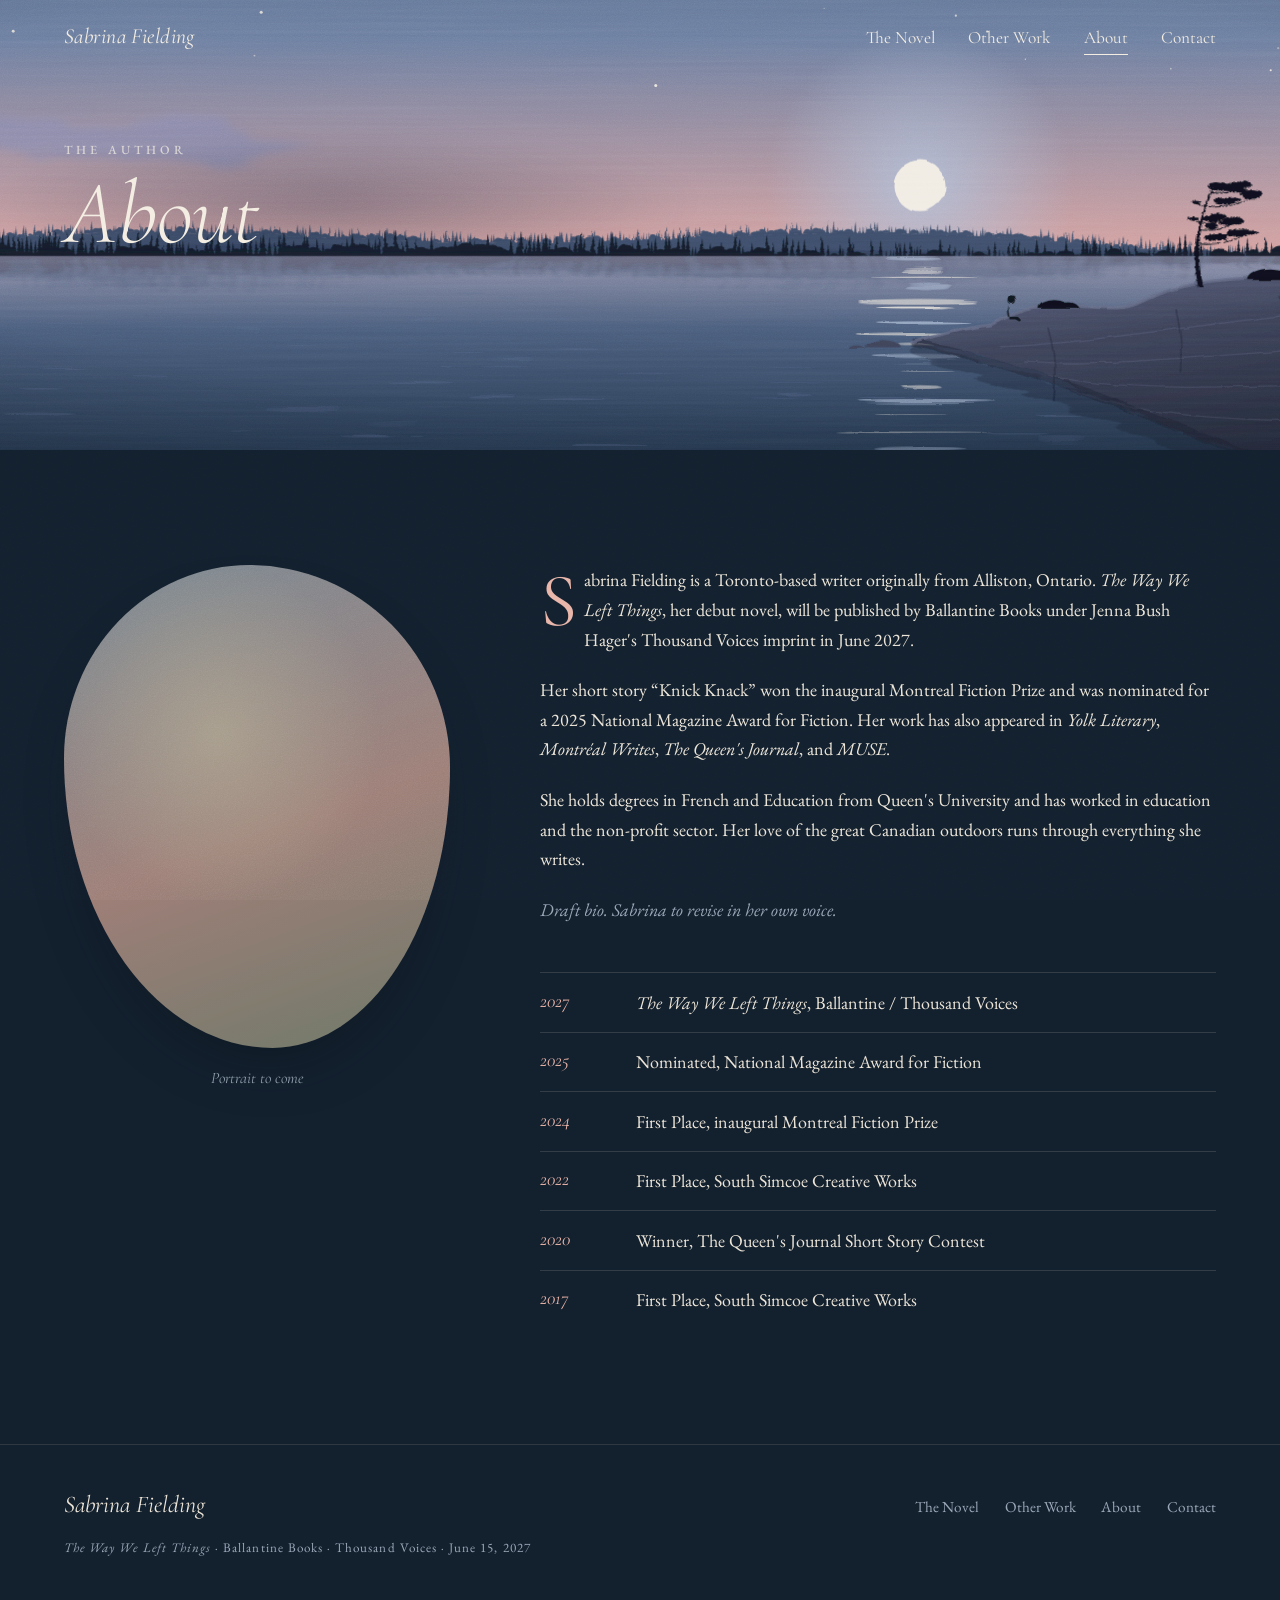
==== about.html @ fdee21cc "initial commit" ====
<!doctype html>
<html lang="en">
<head>
  <meta charset="utf-8">
  <meta name="viewport" content="width=device-width, initial-scale=1, viewport-fit=cover">
  <title>About — Sabrina Fielding</title>
  <meta name="description" content="Sabrina Fielding is a Toronto-based writer from Alliston, Ontario, and the author of The Way We Left Things.">
  <script>(function(){var q=new URLSearchParams(location.search).get("time"),h=new Date().getHours();document.documentElement.dataset.time=q==="day"||q==="night"?q:h>=7&&h<19?"day":"night"})()</script>
  <link rel="preconnect" href="https://fonts.googleapis.com">
  <link rel="preconnect" href="https://fonts.gstatic.com" crossorigin>
  <link href="https://fonts.googleapis.com/css2?family=Cormorant+Garamond:ital,wght@0,300;0,400;0,500;1,300;1,400;1,500&family=EB+Garamond:ital,wght@0,400;0,500;1,400&display=swap" rel="stylesheet">
  <link rel="stylesheet" href="styles.css">
</head>
<body>

  <header class="nav">
    <a class="nav__name" href="index.html">Sabrina Fielding</a>
    <nav class="nav__links" aria-label="Primary">
      <a href="index.html#novel">The Novel</a>
      <a href="work.html">Other Work</a>
      <a href="about.html" aria-current="page">About</a>
      <a href="contact.html">Contact</a>
    </nav>
  </header>

  <main>
    <section class="band" aria-labelledby="page-title">
      <div data-scene="band" aria-hidden="true"></div>
      <div class="vignette" aria-hidden="true"></div>
      <div class="band__text haze">
        <p class="eyebrow">The Author</p>
        <h1 id="page-title" class="band__title"><em>About</em></h1>
      </div>
    </section>

    <div class="page about">
      <figure class="portrait">
        <div class="portrait__frame" aria-hidden="true"></div>
        <figcaption>Portrait to come</figcaption>
      </figure>

      <div>
        <div class="prose">
          <p>
            Sabrina Fielding is a Toronto-based writer originally from Alliston, Ontario.
            <em>The Way We Left Things</em>, her debut novel, will be published by Ballantine
            Books under Jenna Bush Hager's Thousand Voices imprint in June 2027.
          </p>
          <p>
            Her short story “Knick Knack” won the inaugural Montreal Fiction Prize and was
            nominated for a 2025 National Magazine Award for Fiction. Her work has also appeared
            in <em>Yolk Literary</em>, <em>Montréal Writes</em>, <em>The Queen's Journal</em>,
            and <em>MUSE</em>.
          </p>
          <p>
            She holds degrees in French and Education from Queen's University and has worked
            in education and the non-profit sector. Her love of the great Canadian outdoors
            runs through everything she writes.
          </p>
          <p class="todo">Draft bio. Sabrina to revise in her own voice.</p>
        </div>

        <ul class="honours" aria-label="Recognition">
          <li><time>2027</time><span><em>The Way We Left Things</em>, Ballantine / Thousand Voices</span></li>
          <li><time>2025</time><span>Nominated, National Magazine Award for Fiction</span></li>
          <li><time>2024</time><span>First Place, inaugural Montreal Fiction Prize</span></li>
          <li><time>2022</time><span>First Place, South Simcoe Creative Works</span></li>
          <li><time>2020</time><span>Winner, The Queen's Journal Short Story Contest</span></li>
          <li><time>2017</time><span>First Place, South Simcoe Creative Works</span></li>
        </ul>
      </div>
    </div>
  </main>

  <footer class="footer">
    <p class="footer__name">Sabrina Fielding</p>
    <nav class="footer__links" aria-label="Footer">
      <a href="index.html#novel">The Novel</a>
      <a href="work.html">Other Work</a>
      <a href="about.html">About</a>
      <a href="contact.html">Contact</a>
    </nav>
    <p class="footer__small"><em>The Way We Left Things</em> &middot; Ballantine Books &middot; Thousand Voices &middot; June 15, 2027</p>
  </footer>

  <script src="site.js"></script>
</body>
</html>
---- styles.css ----
/* ---------- Palette (registered so day ↔ night can tween) ---------- */
@property --bg       { syntax: "<color>"; inherits: true; initial-value: #F3EDE2; }
@property --ink      { syntax: "<color>"; inherits: true; initial-value: #1F2A30; }
@property --soft     { syntax: "<color>"; inherits: true; initial-value: #5B6B70; }
@property --accent   { syntax: "<color>"; inherits: true; initial-value: #A8573A; }
@property --hero-ink { syntax: "<color>"; inherits: true; initial-value: #1F2A30; }
@property --scrim    { syntax: "<color>"; inherits: true; initial-value: rgba(246, 228, 198, .6); }

:root {
  --serif-display: "Cormorant Garamond", "Cormorant", Garamond, "Times New Roman", serif;
  --serif-body: "EB Garamond", Garamond, Georgia, serif;
  --ease: cubic-bezier(.65, 0, .35, 1);
  --shift: 2.4s;
  --gutter: clamp(1.25rem, 5vw, 4rem);
}

body {
  --bg: #F3EDE2;
  --ink: #1F2A30;
  --soft: #5B6B70;
  --accent: #A8573A;
  --hero-ink: #1F2A30;
  --scrim: rgba(246, 228, 198, .6);
  margin: 0;
  background: var(--bg);
  color: var(--ink);
  font: 400 1.125rem/1.65 var(--serif-body);
  transition: --bg var(--shift) var(--ease), --ink var(--shift) var(--ease),
              --soft var(--shift) var(--ease), --accent var(--shift) var(--ease),
              --hero-ink var(--shift) var(--ease), --scrim var(--shift) var(--ease);
  -webkit-font-smoothing: antialiased;
}

:root[data-time="night"] body {
  --bg: #13202E;
  --ink: #ECE5D8;
  --soft: #9AA8B8;
  --accent: #E8B4A8;
  --hero-ink: #F3EDE2;
  --scrim: rgba(22, 36, 58, .32);
}

/* canvas grain over everything */
body::after {
  content: "";
  position: fixed;
  inset: 0;
  pointer-events: none;
  z-index: 50;
  opacity: .14;
  mix-blend-mode: overlay;
  background-image: url("data:image/svg+xml,%3Csvg xmlns='http://www.w3.org/2000/svg' width='220' height='220'%3E%3Cfilter id='g'%3E%3CfeTurbulence type='fractalNoise' baseFrequency='.85' numOctaves='3' stitchTiles='stitch'/%3E%3CfeColorMatrix type='saturate' values='0'/%3E%3C/filter%3E%3Crect width='100%25' height='100%25' filter='url(%23g)'/%3E%3C/svg%3E");
}

a { color: inherit; }
em { font-style: italic; }

.eyebrow {
  margin: 0 0 .9rem;
  font: 500 .78rem/1 var(--serif-body);
  letter-spacing: .32em;
  text-transform: uppercase;
  color: var(--accent);
}

.todo { color: var(--soft); font-style: italic; }

/* ---------- Nav ---------- */
.nav {
  position: fixed;
  top: 0; left: 0; right: 0;
  z-index: 40;
  display: flex;
  flex-wrap: wrap;
  justify-content: space-between;
  align-items: baseline;
  gap: .4rem 1.5rem;
  padding: calc(1.2rem + env(safe-area-inset-top, 0px)) var(--gutter) 1.1rem;
  color: var(--hero-ink);
  font-family: var(--serif-display);
  transition: background .6s, box-shadow .6s, color .6s;
}
.nav--solid {
  color: var(--ink);
  background: color-mix(in srgb, var(--bg) 86%, transparent);
  -webkit-backdrop-filter: blur(10px);
  backdrop-filter: blur(10px);
  box-shadow: 0 1px 0 color-mix(in srgb, var(--ink) 10%, transparent);
}
.nav a { text-decoration: none; }
.nav__name { font-size: 1.35rem; font-style: italic; letter-spacing: .02em; }
.nav__links { display: flex; flex-wrap: wrap; gap: .3rem clamp(1rem, 2.6vw, 2.2rem); font-size: 1.08rem; }
.nav__links a { position: relative; }
.nav__links a::after {
  content: ""; position: absolute; left: 0; right: 0; bottom: -2px; height: 1px;
  background: currentColor; transform: scaleX(0); transform-origin: left;
  transition: transform .5s var(--ease);
}
.nav__links a:hover::after, .nav__links a:focus-visible::after,
.nav__links a[aria-current="page"]::after { transform: scaleX(1); }

/* ---------- Painted scenes ---------- */
.scene {
  position: absolute;
  inset: 0;
  width: 100%;
  height: 100%;
  display: block;
  transition: opacity var(--shift) var(--ease);
}
.scene--entering { opacity: 0; }

[data-scene] {
  position: absolute;
  inset: 0;
  animation: develop 2.6s var(--ease) both;
}
@keyframes develop {
  from { opacity: 0; filter: blur(14px) saturate(.6); transform: scale(1.04); }
  to   { opacity: 1; filter: none; transform: none; }
}
@keyframes rise {
  from { opacity: 0; transform: translateY(18px); }
  to   { opacity: 1; transform: none; }
}

.vignette {
  position: absolute;
  inset: 0;
  pointer-events: none;
  background: radial-gradient(120% 90% at 50% 40%, transparent 55%, rgba(20, 25, 30, .28) 100%);
}

/* a soft haze of sky behind words that sit on the painting */
.haze { isolation: isolate; }
.haze::before {
  content: "";
  position: absolute;
  inset: -12% -16% -14% -18%;
  z-index: -1;
  background: radial-gradient(closest-side, var(--scrim), transparent);
  filter: blur(12px);
}

/* ---------- Hero ---------- */
.hero {
  position: relative;
  height: 100vh;
  height: 100svh;
  min-height: 620px;
  overflow: hidden;
  color: var(--hero-ink);
  background: #E9D8BD;
}
:root[data-time="night"] .hero, :root[data-time="night"] .band { background: #1C2B40; }

.hero__text {
  position: absolute;
  top: clamp(5.5rem, 12vh, 8rem);
  left: 54%;
  right: var(--gutter);
  max-width: 40rem;
  animation: rise 1.8s .9s var(--ease) both;
}
.hero .eyebrow { color: var(--hero-ink); opacity: .75; }

.hero__title {
  margin: 0;
  font: 300 clamp(3rem, 6.4vw, 6.8rem)/.92 var(--serif-display);
  letter-spacing: -.01em;
}
.hero__title em { font-weight: 400; }

.hero__author {
  margin: 1.4rem 0 0;
  font: italic 400 clamp(1.3rem, 2vw, 1.75rem)/1.2 var(--serif-display);
}
.hero__caption { margin: .5rem 0 0; font-size: 1.05rem; line-height: 1.4; opacity: .85; }
.hero__meta {
  margin: 1.2rem 0 1.1rem;
  font-size: .86rem;
  font-weight: 500;
  letter-spacing: .18em;
  text-transform: uppercase;
  text-shadow: 0 0 10px var(--scrim), 0 0 3px var(--scrim);
}

.btn {
  display: inline-block;
  padding: .85rem 2.1rem;
  border: 1px solid currentColor;
  border-radius: 999px;
  font: 500 .82rem/1 var(--serif-body);
  letter-spacing: .24em;
  text-transform: uppercase;
  text-decoration: none;
  transition: background .4s, color .4s;
}
.btn:hover, .btn:focus-visible { background: var(--hero-ink); color: var(--bg); }

/* ---------- Inner-page band ---------- */
.band {
  position: relative;
  height: clamp(340px, 50vh, 540px);
  overflow: hidden;
  color: var(--hero-ink);
  background: #E9D8BD;
}
.band__text {
  position: absolute;
  left: var(--gutter);
  right: var(--gutter);
  top: clamp(6rem, 17vh, 9rem);
  max-width: 34rem;
  animation: rise 1.6s .6s var(--ease) both;
}
.band .eyebrow { color: var(--hero-ink); opacity: .75; }
.band__title {
  margin: 0;
  font: 300 clamp(3rem, 7vw, 6rem)/.95 var(--serif-display);
}

/* ---------- Shared page body ---------- */
.page {
  max-width: 72rem;
  margin: 0 auto;
  padding: clamp(4rem, 9vw, 7.5rem) var(--gutter);
}
.lede {
  max-width: 40rem;
  margin: 0 0 clamp(3rem, 6vw, 5rem);
  font: italic 300 clamp(1.5rem, 2.6vw, 2.1rem)/1.35 var(--serif-display);
}
.section-title {
  margin: 0 0 2rem;
  font: 300 clamp(2rem, 3.6vw, 3rem)/1.05 var(--serif-display);
}

/* ---------- Novel ---------- */
.novel {
  display: grid;
  grid-template-columns: minmax(0, 5fr) minmax(0, 7fr);
  gap: clamp(2.5rem, 7vw, 7rem);
  align-items: start;
  max-width: 76rem;
  margin: 0 auto;
  padding: clamp(5rem, 12vw, 10rem) var(--gutter);
}

.cover { margin: 0; position: sticky; top: 8rem; }
.cover__art {
  position: relative;
  aspect-ratio: 2 / 3;
  overflow: hidden;
  border-radius: 2px;
  transform: rotate(-1.5deg);
  box-shadow: 0 30px 60px -20px rgba(15, 25, 35, .45), 0 2px 6px rgba(15, 25, 35, .2);
  background: linear-gradient(#9FC0D4 0%, #E9D5B4 48%, #F0B78E 58%, #3F6D78 59%, #1E3A4A 100%);
  transition: filter var(--shift) var(--ease);
}
:root[data-time="night"] .cover__art { filter: hue-rotate(-25deg) brightness(.62) saturate(.8); }
.cover__sun {
  position: absolute; left: 58%; top: 46%; width: 18%; aspect-ratio: 1;
  border-radius: 50%; background: #FFF1C9;
  box-shadow: 0 0 60px 30px rgba(250, 215, 150, .55);
}
.cover__water {
  position: absolute; inset: 59% 0 0;
  background: repeating-linear-gradient(transparent 0 7px, rgba(255, 240, 210, .12) 7px 8px);
}
.cover figcaption, .portrait figcaption {
  margin-top: 1.4rem;
  font: italic 400 1rem/1 var(--serif-display);
  color: var(--soft);
  text-align: center;
}

.novel__title {
  margin: 0 0 2.4rem;
  font: 300 clamp(2.4rem, 4.6vw, 4.2rem)/1.02 var(--serif-display);
}

/* the book's two timelines, offset like two shorelines */
.timelines { display: grid; gap: 2rem; }
.timelines__part p { margin: 0; font-size: 1.24rem; line-height: 1.7; }
.timelines__part + .timelines__part { margin-left: clamp(1.5rem, 5vw, 4rem); }
.timelines .timelines__label {
  display: flex;
  align-items: center;
  gap: .9rem;
  margin-bottom: .6rem;
  font: italic 400 1.15rem/1 var(--serif-display);
  color: var(--accent);
}
.timelines__label::after {
  content: "";
  flex: 1;
  height: 1px;
  background: color-mix(in srgb, var(--accent) 45%, transparent);
}

.novel__note {
  margin: 2.4rem 0 0;
  padding-left: 1.2rem;
  border-left: 1px solid var(--accent);
  color: var(--soft);
  font-style: italic;
}

.preorder { margin-top: 3.5rem; }
.pill-list {
  display: flex;
  flex-wrap: wrap;
  gap: .7rem;
  margin: 0;
  padding: 0;
  list-style: none;
}
.pill-list a {
  display: block;
  padding: .6rem 1.2rem;
  border: 1px solid color-mix(in srgb, var(--ink) 30%, transparent);
  border-radius: 999px;
  text-decoration: none;
  font-size: 1rem;
  transition: border-color .4s, background .4s;
}
.pill-list a:hover, .pill-list a:focus-visible {
  border-color: var(--accent);
  background: color-mix(in srgb, var(--accent) 14%, transparent);
}

/* ---------- Other work ---------- */
.works { margin: 0; padding: 0; list-style: none; counter-reset: work; }
.work {
  counter-increment: work;
  display: grid;
  grid-template-columns: 6rem minmax(0, 1fr);
  gap: 0 clamp(1rem, 4vw, 3rem);
  padding: clamp(2.2rem, 5vw, 3.5rem) 0;
  border-top: 1px solid color-mix(in srgb, var(--ink) 14%, transparent);
}
.work::before {
  content: counter(work, upper-roman);
  font: italic 300 clamp(2.6rem, 5vw, 4rem)/1 var(--serif-display);
  color: var(--accent);
}
.work__title {
  margin: 0;
  font: 400 clamp(2rem, 3.6vw, 3rem)/1.05 var(--serif-display);
}
.work__venue {
  margin: .7rem 0 0;
  font-size: .82rem;
  letter-spacing: .18em;
  text-transform: uppercase;
  color: var(--soft);
}
.work__honours { margin: 1rem 0 0; padding: 0; list-style: none; font-style: italic; }
.work__honours li::before { content: "— "; color: var(--accent); }
.work__desc { max-width: 38rem; margin: 1rem 0 0; }
.work__link {
  display: inline-block;
  margin-top: 1.2rem;
  font: italic 400 1.25rem/1 var(--serif-display);
  text-decoration: none;
  border-bottom: 1px solid var(--accent);
  padding-bottom: .2rem;
}
.work__link span { display: inline-block; transition: transform .4s var(--ease); }
.work__link:hover span { transform: translateX(6px); }

.press { margin-top: clamp(4rem, 8vw, 6rem); }

/* ---------- About ---------- */
.about {
  display: grid;
  grid-template-columns: minmax(0, 4fr) minmax(0, 7fr);
  gap: clamp(2.5rem, 7vw, 6rem);
  align-items: start;
}
.portrait { margin: 0; position: sticky; top: 8rem; }
.portrait__frame {
  aspect-ratio: 4 / 5;
  border-radius: 48% 52% 46% 54% / 40% 42% 58% 60%;
  background:
    radial-gradient(60% 50% at 40% 35%, rgba(255, 241, 201, .7), transparent 70%),
    linear-gradient(160deg, #A9C4D6, #E8B4A8 55%, #9CAF94);
  box-shadow: 0 30px 60px -24px rgba(15, 25, 35, .45);
  transition: filter var(--shift) var(--ease);
}
:root[data-time="night"] .portrait__frame { filter: brightness(.7) saturate(.85); }
.prose p { margin: 0 0 1.3rem; }
.prose p:first-child::first-letter {
  float: left;
  margin: .08em .1em 0 0;
  font: 400 4.2em/.8 var(--serif-display);
  color: var(--accent);
}
.honours { margin: 3rem 0 0; padding: 0; list-style: none; }
.honours li {
  display: grid;
  grid-template-columns: 5rem 1fr;
  gap: 1rem;
  padding: .9rem 0;
  border-top: 1px solid color-mix(in srgb, var(--ink) 14%, transparent);
}
.honours time { font: italic 400 1.2rem/1.4 var(--serif-display); color: var(--accent); }

/* ---------- Contact ---------- */
.contacts {
  display: grid;
  grid-template-columns: repeat(auto-fit, minmax(16rem, 1fr));
  gap: clamp(2rem, 4vw, 3.5rem);
}
.contact {
  padding-top: 1.6rem;
  border-top: 1px solid var(--accent);
}
.contact h2 { margin: 0 0 .8rem; font: 400 1.9rem/1.1 var(--serif-display); }
.contact p { margin: 0 0 .8rem; }
.contact a { text-decoration-color: var(--accent); text-underline-offset: .2em; }

/* ---------- Footer ---------- */
.footer {
  display: flex;
  flex-wrap: wrap;
  justify-content: space-between;
  align-items: baseline;
  gap: 1rem 2rem;
  padding: 3rem var(--gutter) calc(3rem + env(safe-area-inset-bottom, 0px));
  border-top: 1px solid color-mix(in srgb, var(--ink) 12%, transparent);
  color: var(--soft);
  font-size: .95rem;
}
.footer__name { margin: 0; font: italic 400 1.5rem/1 var(--serif-display); color: var(--ink); }
.footer__links { display: flex; flex-wrap: wrap; gap: .4rem 1.6rem; }
.footer__links a { text-decoration: none; }
.footer__links a:hover { color: var(--ink); }
.footer__small { flex-basis: 100%; margin: 0; font-size: .82rem; letter-spacing: .08em; }

/* ---------- Narrow screens ---------- */
@media (max-width: 760px) {
  .nav__name { font-size: 1.2rem; }
  .nav__links { font-size: 1rem; gap: .2rem 1.1rem; }
  .hero__text { top: 17vh; left: var(--gutter); }
  .hero__title { font-size: clamp(2.6rem, 12.5vw, 4.2rem); }
  .hero__meta { margin: 1rem 0; letter-spacing: .12em; }
  .haze::before { inset: -8% -10%; }
  .band__text { top: 8.5rem; }
  .novel, .about { grid-template-columns: 1fr; }
  .cover, .portrait { position: static; max-width: 18rem; margin: 0 auto; }
  .work { grid-template-columns: 1fr; }
  .work::before { margin-bottom: .6rem; }
  .timelines__part + .timelines__part { margin-left: 1rem; }
}

@media (prefers-reduced-motion: reduce) {
  :root { --shift: .6s; }
  [data-scene], .hero__text, .band__text { animation: none; }
}
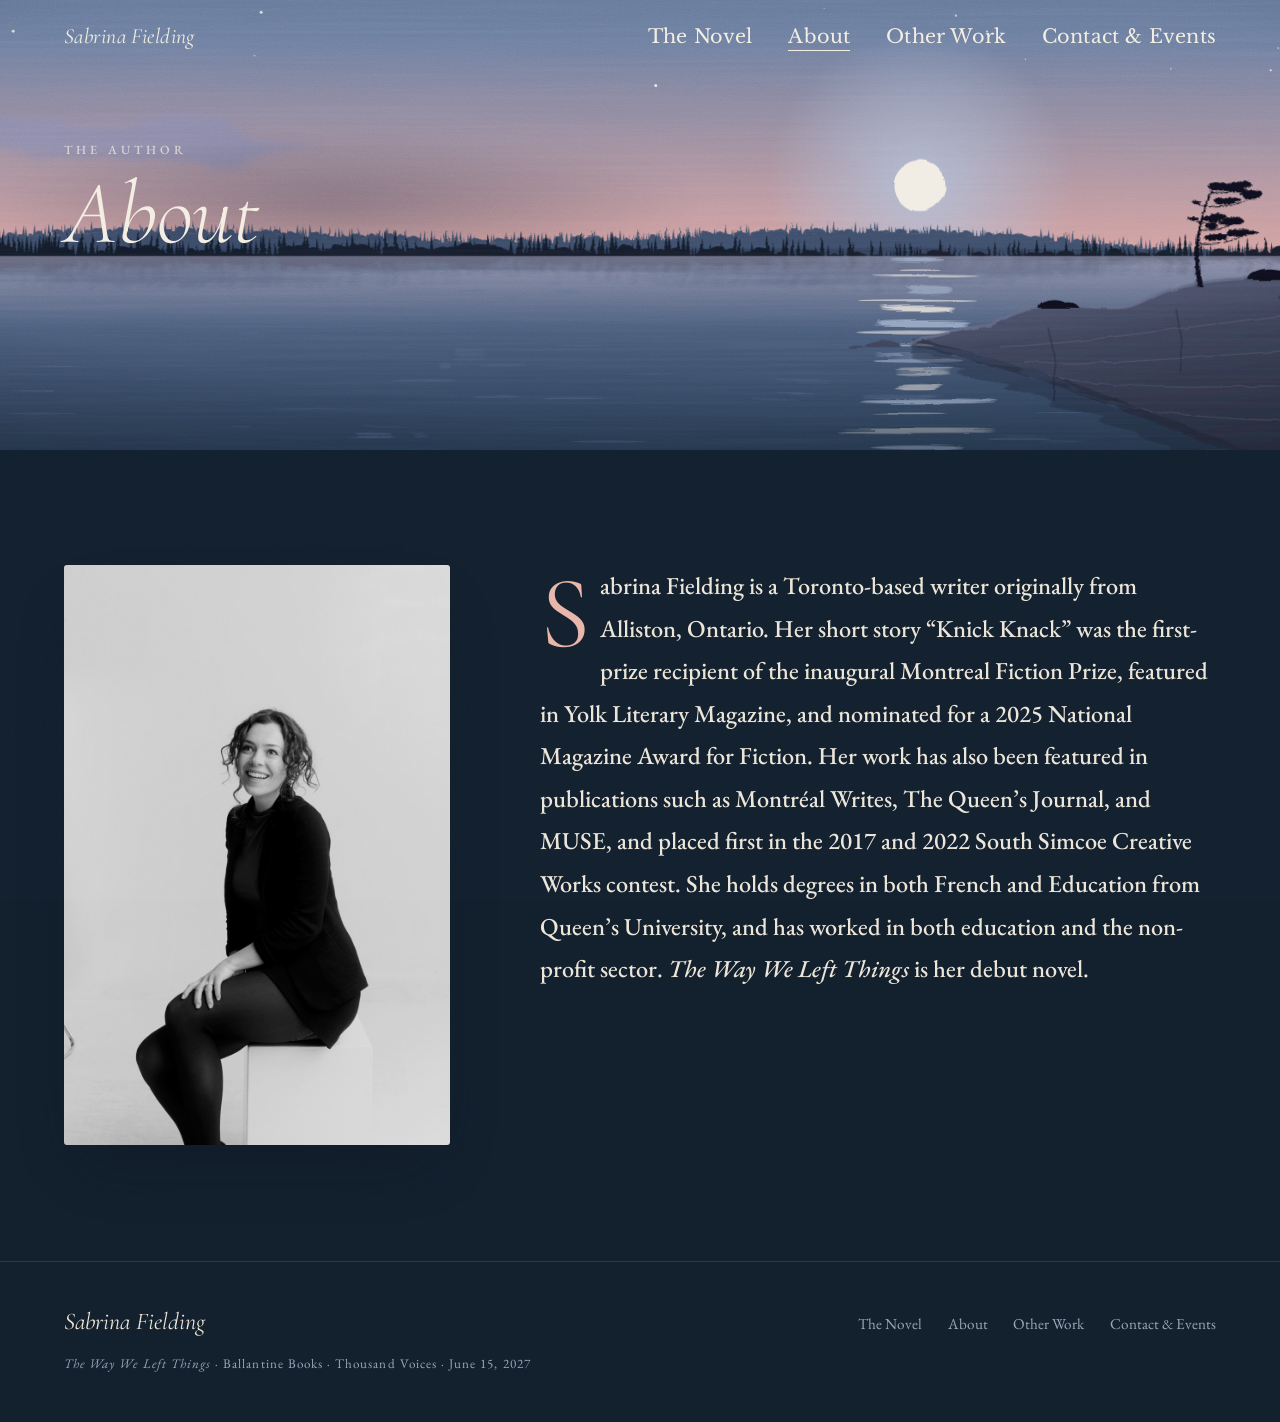
==== commit 49a55c0f: "My first draft" ====
--- a/about.html
+++ b/about.html
@@ -8,8 +8,8 @@
   <script>(function(){var q=new URLSearchParams(location.search).get("time"),h=new Date().getHours();document.documentElement.dataset.time=q==="day"||q==="night"?q:h>=7&&h<19?"day":"night"})()</script>
   <link rel="preconnect" href="https://fonts.googleapis.com">
   <link rel="preconnect" href="https://fonts.gstatic.com" crossorigin>
-  <link href="https://fonts.googleapis.com/css2?family=Cormorant+Garamond:ital,wght@0,300;0,400;0,500;1,300;1,400;1,500&family=EB+Garamond:ital,wght@0,400;0,500;1,400&display=swap" rel="stylesheet">
-  <link rel="stylesheet" href="styles.css">
+  <link href="https://fonts.googleapis.com/css2?family=Cormorant+Garamond:ital,wght@0,300;0,400;0,500;1,300;1,400;1,500&family=EB+Garamond:ital,wght@0,400;0,500;1,400&family=Libre+Baskerville:wght@400&display=swap" rel="stylesheet">
+  <link rel="stylesheet" href="styles.css?v=13">
 </head>
 <body>
 
@@ -17,9 +17,9 @@
     <a class="nav__name" href="index.html">Sabrina Fielding</a>
     <nav class="nav__links" aria-label="Primary">
       <a href="index.html#novel">The Novel</a>
+      <a href="about.html" aria-current="page">About</a>
       <a href="work.html">Other Work</a>
-      <a href="about.html" aria-current="page">About</a>
-      <a href="contact.html">Contact</a>
+      <a href="contact.html">Contact &amp; Events</a>
     </nav>
   </header>
 
@@ -35,39 +35,22 @@
 
     <div class="page about">
       <figure class="portrait">
-        <div class="portrait__frame" aria-hidden="true"></div>
-        <figcaption>Portrait to come</figcaption>
+        <img class="portrait__img" src="images/portrait.jpg" alt="Sabrina Fielding, seated and smiling, in a black-and-white portrait" width="899" height="1350">
       </figure>
 
       <div>
         <div class="prose">
           <p>
-            Sabrina Fielding is a Toronto-based writer originally from Alliston, Ontario.
-            <em>The Way We Left Things</em>, her debut novel, will be published by Ballantine
-            Books under Jenna Bush Hager's Thousand Voices imprint in June 2027.
+            Sabrina Fielding is a Toronto-based writer originally from Alliston, Ontario. Her short
+            story “Knick Knack” was the first-prize recipient of the inaugural Montreal Fiction Prize, featured
+            in Yolk Literary Magazine, and nominated for a 2025 National Magazine Award for Fiction.
+            Her work has also been featured in publications such as Montréal Writes, The Queen’s
+            Journal, and MUSE, and placed first in the 2017 and 2022 South Simcoe Creative Works
+            contest. She holds degrees in both French and Education from Queen’s University, and has
+            worked in both education and the non-profit sector. <em>The Way We Left Things</em> is
+            her debut novel.
           </p>
-          <p>
-            Her short story “Knick Knack” won the inaugural Montreal Fiction Prize and was
-            nominated for a 2025 National Magazine Award for Fiction. Her work has also appeared
-            in <em>Yolk Literary</em>, <em>Montréal Writes</em>, <em>The Queen's Journal</em>,
-            and <em>MUSE</em>.
-          </p>
-          <p>
-            She holds degrees in French and Education from Queen's University and has worked
-            in education and the non-profit sector. Her love of the great Canadian outdoors
-            runs through everything she writes.
-          </p>
-          <p class="todo">Draft bio. Sabrina to revise in her own voice.</p>
         </div>
-
-        <ul class="honours" aria-label="Recognition">
-          <li><time>2027</time><span><em>The Way We Left Things</em>, Ballantine / Thousand Voices</span></li>
-          <li><time>2025</time><span>Nominated, National Magazine Award for Fiction</span></li>
-          <li><time>2024</time><span>First Place, inaugural Montreal Fiction Prize</span></li>
-          <li><time>2022</time><span>First Place, South Simcoe Creative Works</span></li>
-          <li><time>2020</time><span>Winner, The Queen's Journal Short Story Contest</span></li>
-          <li><time>2017</time><span>First Place, South Simcoe Creative Works</span></li>
-        </ul>
       </div>
     </div>
   </main>
@@ -76,13 +59,13 @@
     <p class="footer__name">Sabrina Fielding</p>
     <nav class="footer__links" aria-label="Footer">
       <a href="index.html#novel">The Novel</a>
+      <a href="about.html">About</a>
       <a href="work.html">Other Work</a>
-      <a href="about.html">About</a>
-      <a href="contact.html">Contact</a>
+      <a href="contact.html">Contact &amp; Events</a>
     </nav>
     <p class="footer__small"><em>The Way We Left Things</em> &middot; Ballantine Books &middot; Thousand Voices &middot; June 15, 2027</p>
   </footer>
 
-  <script src="site.js"></script>
+  <script src="site.js?v=13"></script>
 </body>
 </html>
--- a/styles.css
+++ b/styles.css
@@ -20,6 +20,7 @@
   --soft: #5B6B70;
   --accent: #A8573A;
   --hero-ink: #1F2A30;
+  --title: #1D4A57;
   --scrim: rgba(246, 228, 198, .6);
   margin: 0;
   background: var(--bg);
@@ -37,6 +38,7 @@
   --soft: #9AA8B8;
   --accent: #E8B4A8;
   --hero-ink: #F3EDE2;
+  --title: #F7D9A8;
   --scrim: rgba(22, 36, 58, .32);
 }
 
@@ -89,7 +91,11 @@
 }
 .nav a { text-decoration: none; }
 .nav__name { font-size: 1.35rem; font-style: italic; letter-spacing: .02em; }
-.nav__links { display: flex; flex-wrap: wrap; gap: .3rem clamp(1rem, 2.6vw, 2.2rem); font-size: 1.08rem; }
+.nav__links {
+  display: flex; flex-wrap: wrap; gap: .3rem clamp(1.1rem, 2.8vw, 2.4rem);
+  font: 400 1.2rem/1.3 "Libre Baskerville", Baskerville, Georgia, serif;
+  letter-spacing: .01em;
+}
 .nav__links a { position: relative; }
 .nav__links a::after {
   content: ""; position: absolute; left: 0; right: 0; bottom: -2px; height: 1px;
@@ -164,26 +170,63 @@
 }
 .hero .eyebrow { color: var(--hero-ink); opacity: .75; }
 
+/* the book cover, standing to the left of the title */
+.hero__cover {
+  position: absolute;
+  z-index: 2;
+  top: clamp(6.5rem, 14vh, 9rem);
+  right: calc(46% + clamp(2rem, 4vw, 4.5rem));
+  width: clamp(170px, 19vw, 290px);
+  animation: rise 1.8s .6s var(--ease) both;
+}
+.hero__cover img {
+  display: block;
+  width: 100%;
+  height: auto;
+  border-radius: 2px;
+  transform: rotate(-2deg);
+  box-shadow: 0 34px 60px -18px rgba(15, 25, 35, .55), 0 3px 8px rgba(15, 25, 35, .25);
+  transition: transform .5s var(--ease);
+}
+.hero__cover:hover img, .hero__cover:focus-visible img { transform: translateY(-4px) rotate(-1deg); }
+
 .hero__title {
   margin: 0;
-  font: 300 clamp(3rem, 6.4vw, 6.8rem)/.92 var(--serif-display);
+  font: 500 clamp(3rem, 6.4vw, 6.8rem)/.92 var(--serif-display);
   letter-spacing: -.01em;
-}
-.hero__title em { font-weight: 400; }
+  color: var(--title);
+  text-shadow: 0 0 24px var(--scrim);
+}
+.hero__title em { font-weight: 600; }
 
 .hero__author {
-  margin: 1.4rem 0 0;
-  font: italic 400 clamp(1.3rem, 2vw, 1.75rem)/1.2 var(--serif-display);
-}
-.hero__caption { margin: .5rem 0 0; font-size: 1.05rem; line-height: 1.4; opacity: .85; }
+  margin: 1.6rem 0 0;
+  font: italic 500 clamp(2rem, 3.4vw, 3rem)/1.1 var(--serif-display);
+  text-shadow: 0 0 14px var(--scrim), 0 0 4px var(--scrim);
+}
+.hero__date {
+  margin: 1rem 0 0;
+  font: 700 clamp(1.8rem, 3.2vw, 2.8rem)/1.1 var(--serif-display);
+  letter-spacing: .1em;
+  color: var(--title);
+  text-transform: uppercase;
+  text-shadow: 0 0 14px var(--scrim), 0 0 4px var(--scrim);
+}
 .hero__meta {
-  margin: 1.2rem 0 1.1rem;
-  font-size: .86rem;
+  display: inline-block;
+  margin: .6rem 0 1.6rem;
+  padding: .35rem .8rem;
+  margin-left: -.8rem;
+  border-radius: 999px;
+  background: color-mix(in srgb, var(--bg) 55%, transparent);
+  -webkit-backdrop-filter: blur(4px);
+  backdrop-filter: blur(4px);
+  font-size: .9rem;
   font-weight: 500;
   letter-spacing: .18em;
   text-transform: uppercase;
-  text-shadow: 0 0 10px var(--scrim), 0 0 3px var(--scrim);
-}
+}
+.hero__meta + .btn { display: table; }
 
 .btn {
   display: inline-block;
@@ -197,6 +240,23 @@
   transition: background .4s, color .4s;
 }
 .btn:hover, .btn:focus-visible { background: var(--hero-ink); color: var(--bg); }
+.btn--primary {
+  padding: 1.15rem 2.6rem;
+  border: 2px solid var(--title);
+  background: var(--title);
+  color: var(--bg);
+  font-size: .95rem;
+  font-weight: 600;
+  letter-spacing: .18em;
+  box-shadow: 0 10px 28px -10px rgba(15, 25, 35, .55);
+  transition: background .4s, color .4s, transform .4s var(--ease), box-shadow .4s;
+}
+.btn--primary:hover, .btn--primary:focus-visible {
+  background: var(--bg);
+  color: var(--title);
+  transform: translateY(-2px);
+  box-shadow: 0 14px 32px -10px rgba(15, 25, 35, .6);
+}
 
 /* ---------- Inner-page band ---------- */
 .band {
@@ -259,6 +319,8 @@
   transition: filter var(--shift) var(--ease);
 }
 :root[data-time="night"] .cover__art { filter: hue-rotate(-25deg) brightness(.62) saturate(.8); }
+.cover__img { display: block; width: 100%; height: auto; object-fit: cover; }
+:root[data-time="night"] .cover__img { filter: brightness(.85); }
 .cover__sun {
   position: absolute; left: 58%; top: 46%; width: 18%; aspect-ratio: 1;
   border-radius: 50%; background: #FFF1C9;
@@ -279,6 +341,16 @@
   margin: 0 0 2.4rem;
   font: 300 clamp(2.4rem, 4.6vw, 4.2rem)/1.02 var(--serif-display);
 }
+
+.novel__title--tagline {
+  font: 700 clamp(1.3rem, 2.2vw, 1.75rem)/1.35 var(--serif-display);
+  letter-spacing: .08em;
+  text-transform: uppercase;
+}
+
+.synopsis p { margin: 0 0 1.4rem; font-size: 1.24rem; line-height: 1.7; }
+.synopsis .synopsis__lead { margin-bottom: 2rem; font-size: 1.4rem; line-height: 1.5; }
+.synopsis strong { font-weight: 500; }
 
 /* the book's two timelines, offset like two shorelines */
 .timelines { display: grid; gap: 2rem; }
@@ -308,6 +380,18 @@
 }
 
 .preorder { margin-top: 3.5rem; }
+.preorder__format { margin-top: 1.8rem; }
+.preorder__type {
+  margin: 0 0 .8rem;
+  font: 500 1.35rem/1.2 var(--serif-display);
+}
+.preorder__meta {
+  margin-left: .5rem;
+  font: italic 400 1rem/1 var(--serif-display);
+  color: var(--soft);
+}
+.preorder__all { margin: 2rem 0 0; }
+.preorder__all a { color: var(--accent); }
 .pill-list {
   display: flex;
   flex-wrap: wrap;
@@ -390,6 +474,15 @@
   transition: filter var(--shift) var(--ease);
 }
 :root[data-time="night"] .portrait__frame { filter: brightness(.7) saturate(.85); }
+.portrait__img {
+  display: block;
+  width: 100%;
+  height: auto;
+  border-radius: 3px;
+  box-shadow: 0 30px 60px -24px rgba(15, 25, 35, .45);
+  transition: filter var(--shift) var(--ease);
+}
+:root[data-time="night"] .portrait__img { filter: brightness(.88); }
 .prose p { margin: 0 0 1.3rem; }
 .prose p:first-child::first-letter {
   float: left;
@@ -442,8 +535,10 @@
 /* ---------- Narrow screens ---------- */
 @media (max-width: 760px) {
   .nav__name { font-size: 1.2rem; }
-  .nav__links { font-size: 1rem; gap: .2rem 1.1rem; }
+  .nav__links { font-size: 1.05rem; gap: .2rem 1.1rem; }
   .hero__text { top: 17vh; left: var(--gutter); }
+  .hero__cover { display: none; }
+  .btn--primary { padding: 1rem 1.5rem; font-size: .84rem; letter-spacing: .1em; }
   .hero__title { font-size: clamp(2.6rem, 12.5vw, 4.2rem); }
   .hero__meta { margin: 1rem 0; letter-spacing: .12em; }
   .haze::before { inset: -8% -10%; }
@@ -457,5 +552,57 @@
 
 @media (prefers-reduced-motion: reduce) {
   :root { --shift: .6s; }
-  [data-scene], .hero__text, .band__text { animation: none; }
-}
+  [data-scene], .hero__text, .hero__cover, .band__text { animation: none; }
+}
+
+/* ---------- Other work: opening lines and press ---------- */
+.work__opening {
+  max-width: 38rem;
+  margin: 1.3rem 0 0;
+  padding-left: 1.2rem;
+  border-left: 2px solid color-mix(in srgb, var(--accent) 55%, transparent);
+}
+.work__opening p {
+  margin: 0;
+  font: italic 400 clamp(1.25rem, 2vw, 1.5rem)/1.45 var(--serif-display);
+}
+.work__opening p::before { content: "\201C"; }
+.work__opening p::after { content: "\201D"; }
+
+.press__list { margin: 0; padding: 0; list-style: none; }
+.press__list li { border-top: 1px solid color-mix(in srgb, var(--ink) 14%, transparent); }
+.press__list li:last-child { border-bottom: 1px solid color-mix(in srgb, var(--ink) 14%, transparent); }
+.press__list a {
+  display: block;
+  padding: 1.1rem 0;
+  text-decoration: none;
+  font-size: 1.15rem;
+  line-height: 1.45;
+  transition: color .4s;
+}
+.press__list a:hover, .press__list a:focus-visible { color: var(--accent); }
+.press__source {
+  display: block;
+  margin-bottom: .2rem;
+  font-size: .78rem;
+  font-weight: 500;
+  letter-spacing: .18em;
+  text-transform: uppercase;
+  color: var(--accent);
+}
+
+/* ---------- Contact details ---------- */
+.contact .contact__agency { font-size: 1.55rem; }
+.contact__role {
+  display: block;
+  font-size: .78rem;
+  font-weight: 500;
+  letter-spacing: .16em;
+  text-transform: uppercase;
+  color: var(--soft);
+}
+.contact a[href^="mailto:"] { overflow-wrap: anywhere; }
+.contact .eyebrow + p { margin-top: .2rem; }
+
+/* About: larger, slightly heavier bio text */
+.about .prose p { font-size: clamp(1.3rem, 1.9vw, 1.55rem); line-height: 1.75; font-weight: 500; }
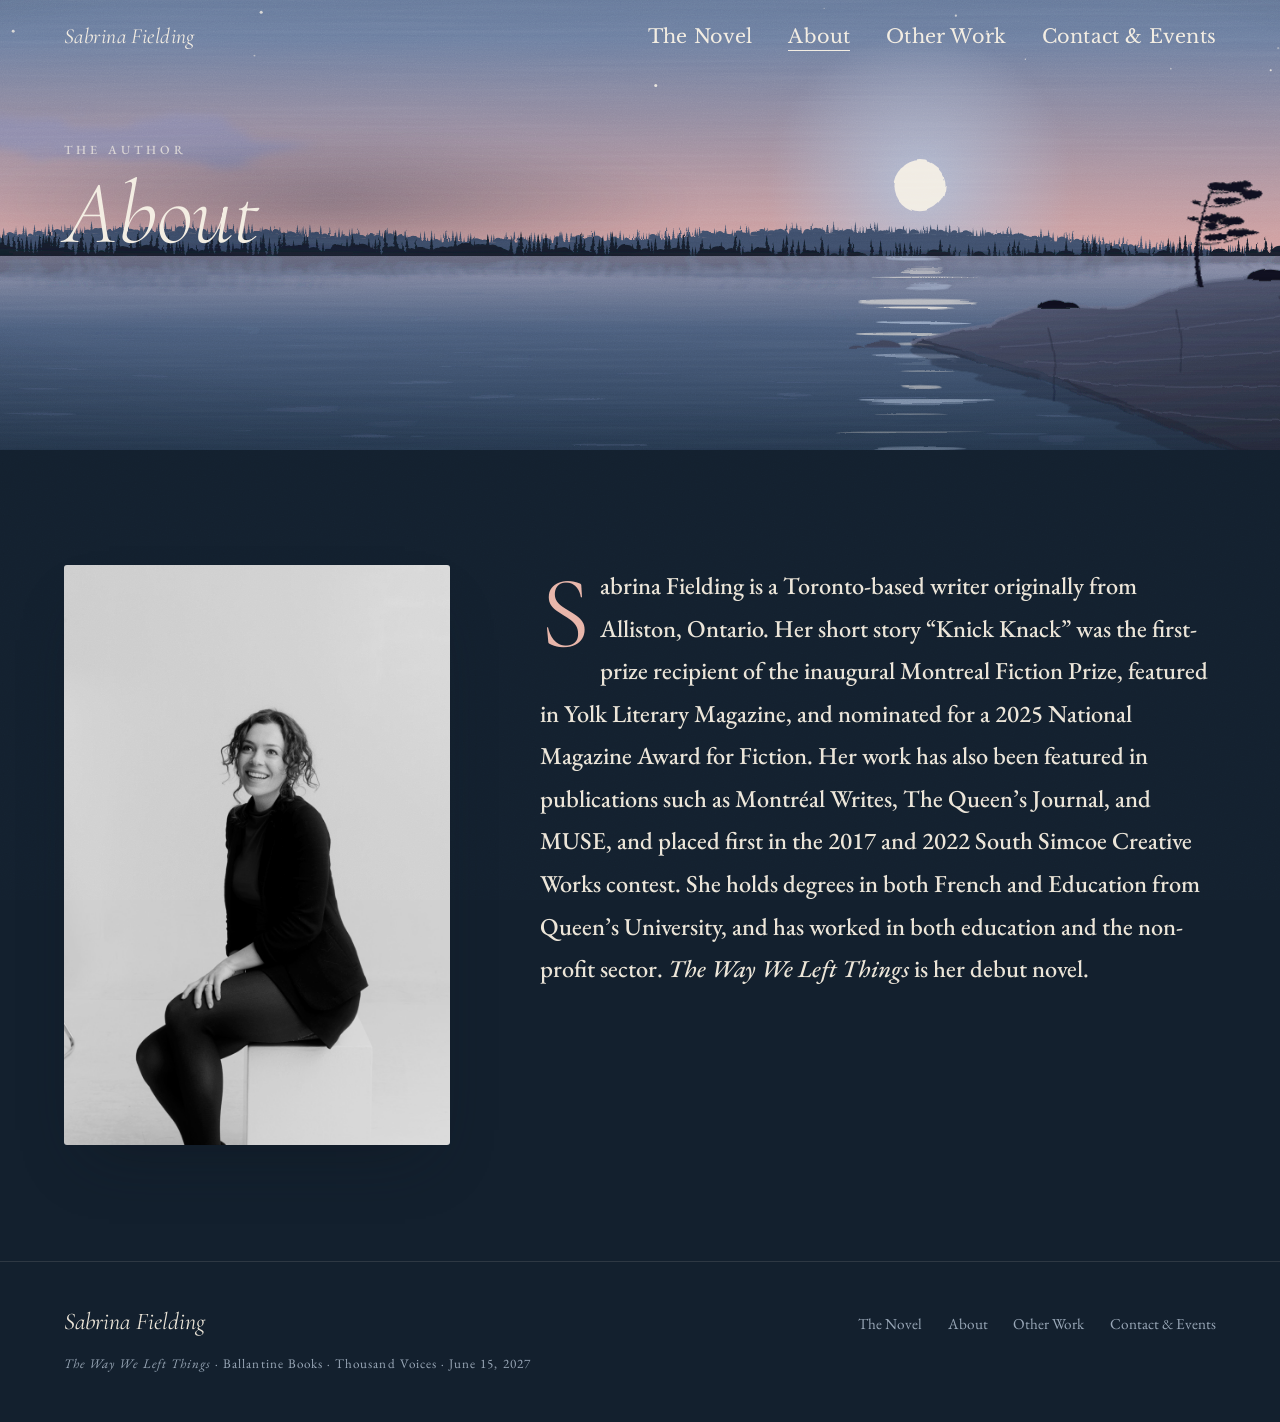
==== commit b9a5c7e9: "Added mobile UI changes" ====
--- a/about.html
+++ b/about.html
@@ -9,13 +9,16 @@
   <link rel="preconnect" href="https://fonts.googleapis.com">
   <link rel="preconnect" href="https://fonts.gstatic.com" crossorigin>
   <link href="https://fonts.googleapis.com/css2?family=Cormorant+Garamond:ital,wght@0,300;0,400;0,500;1,300;1,400;1,500&family=EB+Garamond:ital,wght@0,400;0,500;1,400&family=Libre+Baskerville:wght@400&display=swap" rel="stylesheet">
-  <link rel="stylesheet" href="styles.css?v=13">
+  <link rel="stylesheet" href="styles.css?v=18">
 </head>
 <body>
 
   <header class="nav">
     <a class="nav__name" href="index.html">Sabrina Fielding</a>
-    <nav class="nav__links" aria-label="Primary">
+    <button class="nav__toggle" type="button" aria-expanded="false" aria-controls="site-menu" aria-label="Open menu">
+      <span></span><span></span><span></span>
+    </button>
+    <nav class="nav__links" id="site-menu" aria-label="Primary">
       <a href="index.html#novel">The Novel</a>
       <a href="about.html" aria-current="page">About</a>
       <a href="work.html">Other Work</a>
@@ -66,6 +69,6 @@
     <p class="footer__small"><em>The Way We Left Things</em> &middot; Ballantine Books &middot; Thousand Voices &middot; June 15, 2027</p>
   </footer>
 
-  <script src="site.js?v=13"></script>
+  <script src="site.js?v=18"></script>
 </body>
 </html>
--- a/styles.css
+++ b/styles.css
@@ -606,3 +606,81 @@
 
 /* About: larger, slightly heavier bio text */
 .about .prose p { font-size: clamp(1.3rem, 1.9vw, 1.55rem); line-height: 1.75; font-weight: 500; }
+
+/* ---------- Phone menu (three-line button) ---------- */
+.nav__toggle { display: none; }
+
+@media (max-width: 760px) {
+  .nav { align-items: center; padding-bottom: .9rem; }
+  .nav__toggle {
+    display: inline-flex;
+    flex-direction: column;
+    justify-content: center;
+    gap: 5px;
+    width: 44px;
+    height: 44px;
+    margin: -6px -10px -6px 0;
+    padding: 0 10px;
+    border: 0;
+    background: none;
+    color: inherit;
+    cursor: pointer;
+  }
+  .nav__toggle span {
+    display: block;
+    height: 2px;
+    border-radius: 2px;
+    background: currentColor;
+    transition: transform .35s var(--ease), opacity .25s;
+  }
+  .nav--open .nav__toggle span:nth-child(1) { transform: translateY(7px) rotate(45deg); }
+  .nav--open .nav__toggle span:nth-child(2) { opacity: 0; }
+  .nav--open .nav__toggle span:nth-child(3) { transform: translateY(-7px) rotate(-45deg); }
+
+  .nav__links { display: none; }
+  .nav--open {
+    color: var(--ink);
+    background: color-mix(in srgb, var(--bg) 96%, transparent);
+    -webkit-backdrop-filter: blur(10px);
+    backdrop-filter: blur(10px);
+    box-shadow: 0 12px 30px -18px rgba(15, 25, 35, .5);
+  }
+  .nav--open .nav__links {
+    display: flex;
+    flex-direction: column;
+    flex-basis: 100%;
+    gap: 0;
+    margin-top: .6rem;
+    font-size: 1.25rem;
+  }
+  .nav--open .nav__links a {
+    padding: .95rem 0;
+    border-top: 1px solid color-mix(in srgb, var(--ink) 12%, transparent);
+  }
+  .nav--open .nav__links a::after { display: none; }
+  .nav--open .nav__links a[aria-current="page"] { color: var(--accent); }
+
+  /* inner-page banner: shorter, with the title clear of the horizon */
+  .band { height: 380px; }
+  .band__text { top: 5.6rem; }
+  .band__title { font-size: clamp(2.6rem, 11.5vw, 3.4rem); line-height: 1; }
+}
+
+/* Phones: inner pages skip the painted banner and show just the page heading above the content. */
+@media (max-width: 760px) {
+  .band {
+    height: auto;
+    overflow: visible;
+    background: none;
+    color: var(--ink);
+    padding: calc(5.6rem + env(safe-area-inset-top, 0px)) var(--gutter) 0;
+  }
+  :root[data-time="night"] .band { background: none; }
+  .band [data-scene], .band .vignette { display: none; }
+  .band__text { position: static; max-width: none; animation: none; }
+  .band__text.haze::before { display: none; }
+  .band .eyebrow { color: var(--accent); opacity: 1; }
+  /* sized so the longest heading ("Other Work & Publicity") fits on one line */
+  .band__title { font-size: min(3.4rem, calc((100vw - 2 * var(--gutter)) / 9.6)); line-height: 1.05; white-space: nowrap; }
+  .band + .page { padding-top: 2rem; }
+}
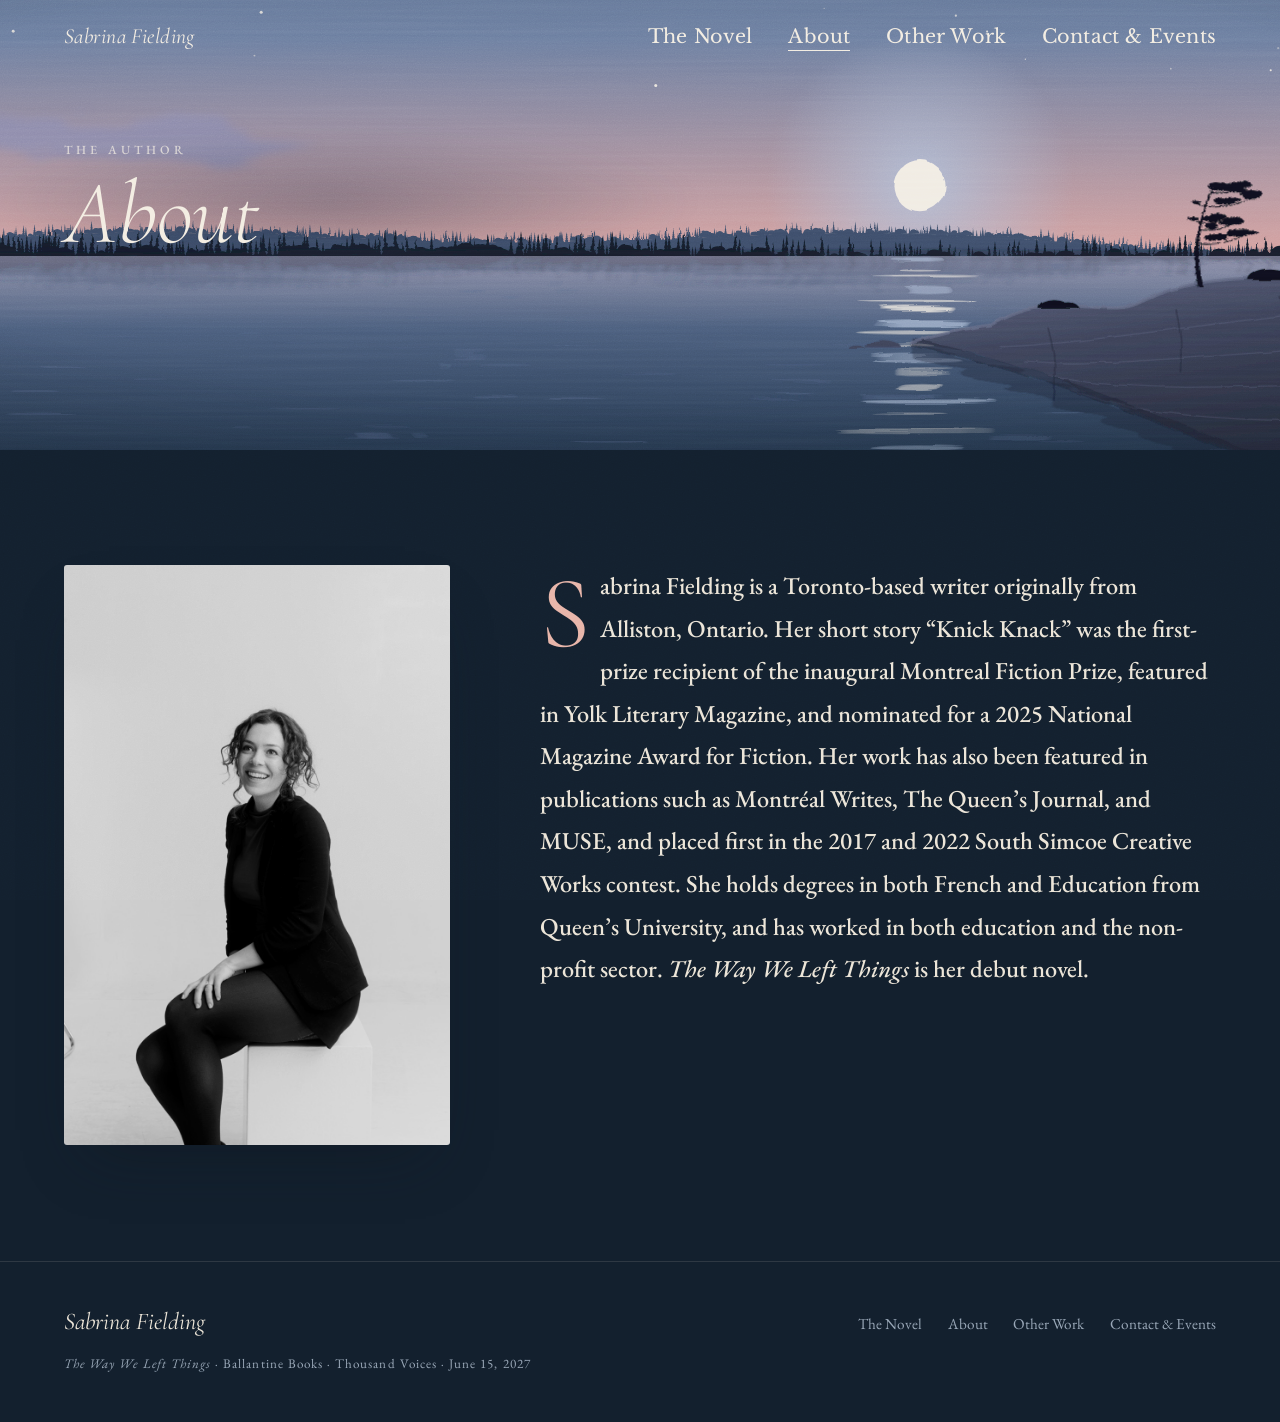
==== commit 88228c63: "took out hyphens in photo alttook out hyphens in photo alttook out hyphens in photo alttook out hyph" ====
--- a/about.html
+++ b/about.html
@@ -38,7 +38,7 @@
 
     <div class="page about">
       <figure class="portrait">
-        <img class="portrait__img" src="images/portrait.jpg" alt="Sabrina Fielding, seated and smiling, in a black-and-white portrait" width="899" height="1350">
+        <img class="portrait__img" src="images/portrait.jpg" alt="Sabrina Fielding, seated and smiling, in a black and white portrait" width="899" height="1350">
       </figure>
 
       <div>
